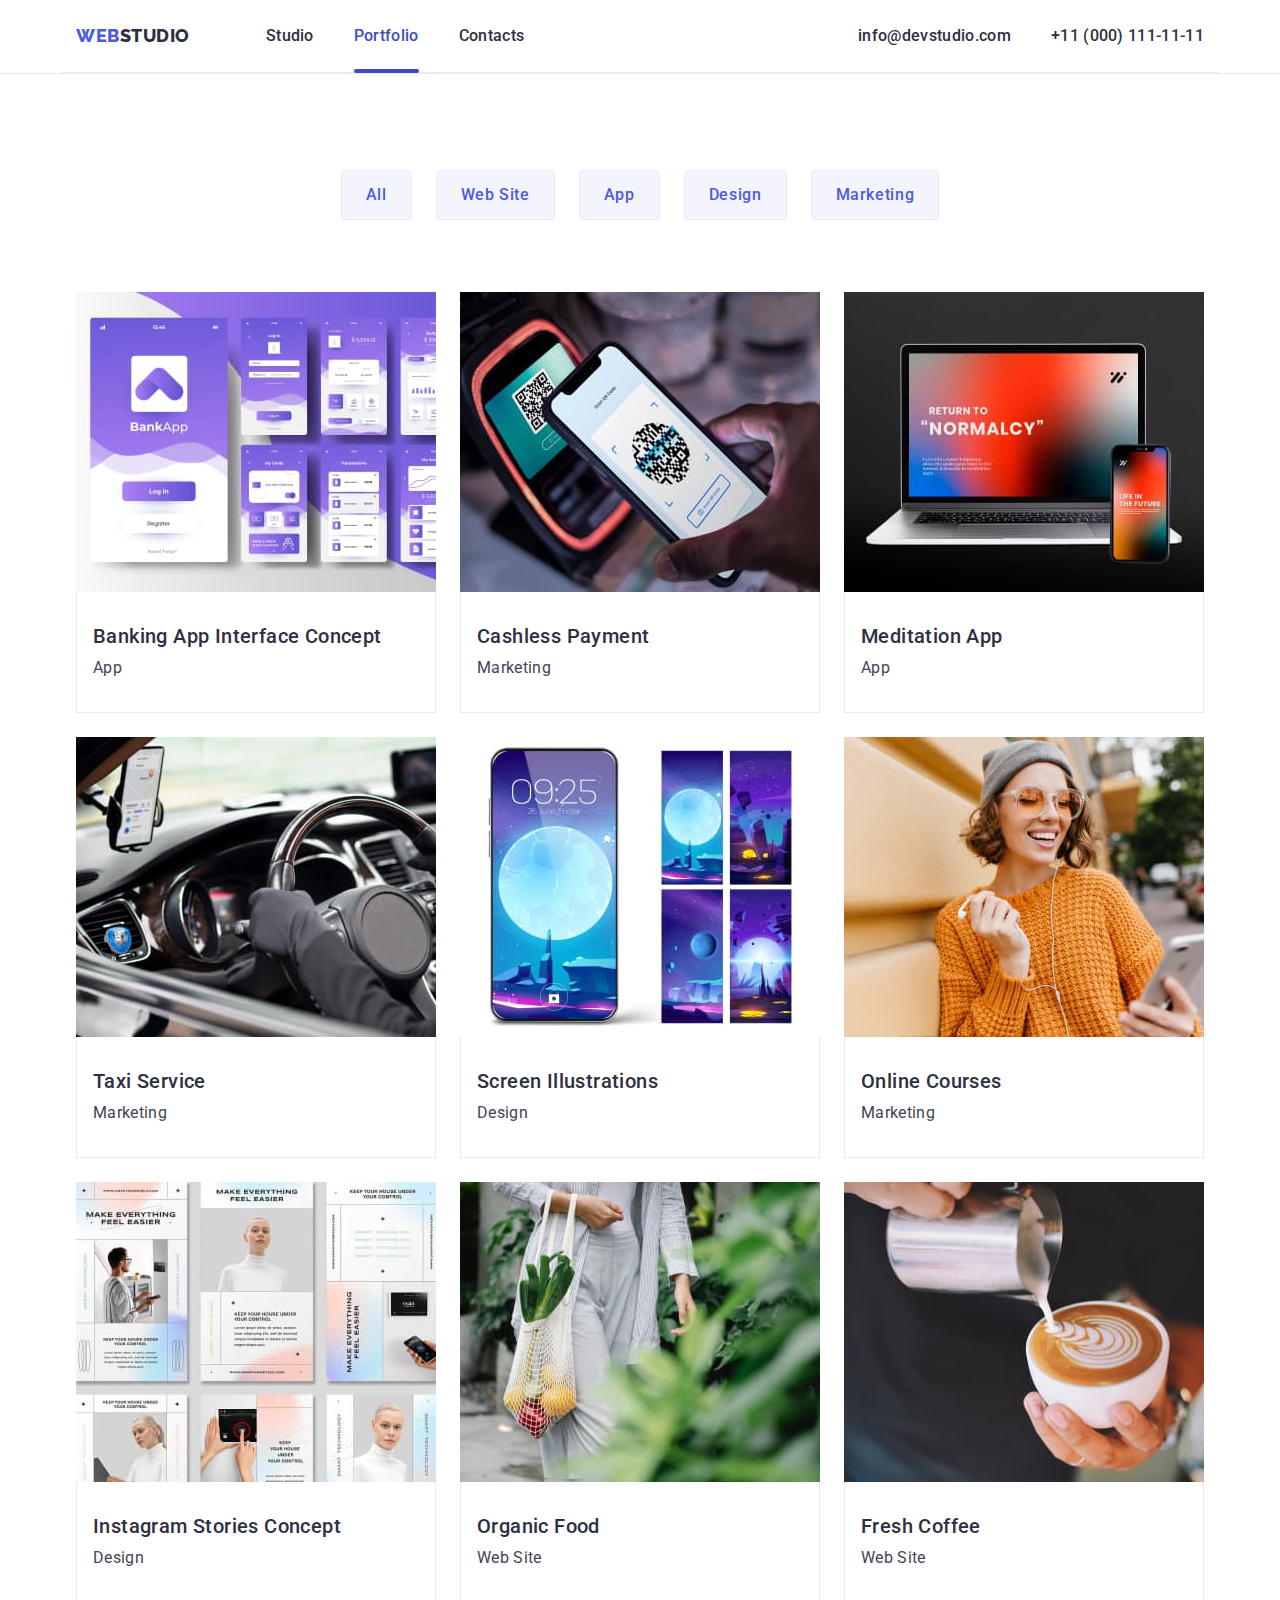
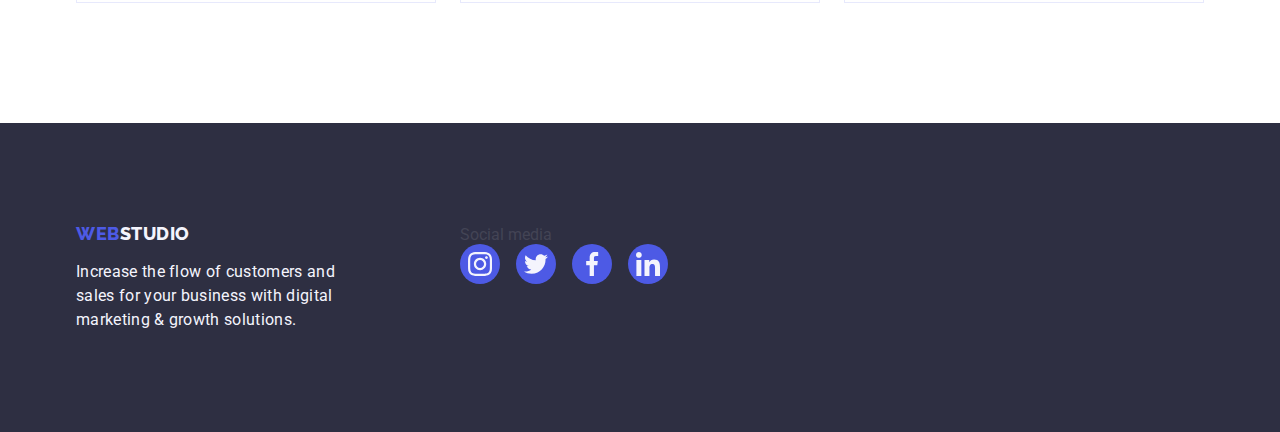
==== portfolio.html @ 3cdcf515 "first commit" ====
<!DOCTYPE html>
<html lang="en">
  <head>
    <meta charset="UTF-8" />
    <meta name="viewport" content="width=device-width, initial-scale=1.0" />
    <title>Document_main</title>
    <link rel="preconnect" href="https://fonts.googleapis.com" />
    <link rel="preconnect" href="https://fonts.gstatic.com" crossorigin />
    <link
      href="https://fonts.googleapis.com/css2?family=Raleway:wght@800&family=Roboto:wght@400;500;700;900&display=swap"
      rel="stylesheet"
    />
    <link
      rel="stylesheet"
      href="https://cdnjs.cloudflare.com/ajax/libs/modern-normalize/2.0.0/modern-normalize.min.css"
      integrity="sha512-4xo8blKMVCiXpTaLzQSLSw3KFOVPWhm/TRtuPVc4WG6kUgjH6J03IBuG7JZPkcWMxJ5huwaBpOpnwYElP/m6wg=="
      crossorigin="anonymous"
      referrerpolicy="no-referrer"/>
    <link href="css/styles.css" rel="stylesheet" />
  </head>
  <body>
    <header class="header_div">
      <div class="container header_div">
        <nav class="header_nav">
          <a href="./index.html" class="logo_web link">WEB<span class="logo_header">Studio</span></a>
          <ul class="list list_nav">
            <li><a href="./index.html" class="link">Studio</a></li>
            <li class="current"><a href="./portfolio.html" class="link">Portfolio</a></li>
            <li><a href="" class="link">Contacts</a></li>
          </ul>
        </nav>
        <address class="header_address">
          <ul class="list list_address">
            <li>
              <a href="mailto:info@devstudio.com" class="link link-address">info@devstudio.com</a>
            </li>
            <li>
              <a href="tel:+110001111111" class="link link-address">+11 (000) 111-11-11</a>
            </li>
          </ul>
        </address>
      </div>
    </header>
    <main>
      <section class="section_portfolio">
        <div class="container">
          <h1 class="visually-hidden">/</h1>
          <ul class="list buttons_section_one">
            <li><button type="button" class="list_button">All</button></li>
            <li><button type="button" class="list_button">Web Site</button></li>
            <li><button type="button" class="list_button">App</button></li>
            <li><button type="button" class="list_button">Design</button></li>
            <li><button type="button" class="list_button">Marketing</button>
            </li>
          </ul>
          <ul class="list_portf">
            <li class="photo_portf">
              <a href="/" class="link portfolio_link">
                <div class="photo_portfolio_wrapper">
                  <img src="./images/img8.jpg" alt="banking application designs" width="360" />
                    <p class="text_up">14 Stylish and User-Friendly App Design Concepts · Task Manager App · Calorie Tracker App · Exotic
                    Fruit Ecommerce App · Cloud Storage App</p>
                </div>
                <div class="portfolio_div">
                  <h2 class="terms-portfolio">Banking App Interface Concept</h2>
                  <p class="terms-descrip-portf">App</p>
                </div></a>
            </li>
            <li class="photo_portf">
              <a href="/" class="link portfolio_link">
                <div class="photo_portfolio_wrapper">
                <img src="./images/img9.jpg" alt="hand holding phone scanning qr code" width="360" />
                    <p class="text_up">14 Stylish and User-Friendly App Design Concepts · Task Manager App · Calorie Tracker App · Exotic
                    Fruit Ecommerce App · Cloud Storage App</p>
                </div>
                <div class="portfolio_div">
                  <h2 class="terms-portfolio">Cashless Payment</h2>
                  <p class="terms-descrip-portf">Marketing</p>
                </div></a>
            </li>
            <li class="photo_portf">
              <a href="/" class="link portfolio_link">
                <div class="photo_portfolio_wrapper">
                <img src="./images/img10.jpg" alt="phone and laptop with a meditation application" width="360" />
                    <p class="text_up">14 Stylish and User-Friendly App Design Concepts · Task Manager App · Calorie Tracker App · Exotic
                    Fruit Ecommerce App · Cloud Storage App</p>
                </div>
                <div class="portfolio_div">
                  <h2 class="terms-portfolio">Meditation App</h2>
                  <p class="terms-descrip-portf">App</p>
                </div></a>
            </li>
            <li class="photo_portf">
              <a href="/" class="link portfolio_link">
                <div class="photo_portfolio_wrapper">
                <img src="./images/img11.jpg" alt="modern car interior with phone navigation" width="360" />
                    <p class="text_up">14 Stylish and User-Friendly App Design Concepts · Task Manager App · Calorie Tracker App · Exotic
                    Fruit Ecommerce App · Cloud Storage App</p>
                </div>
                <div class="portfolio_div">
                  <h2 class="terms-portfolio">Taxi Service</h2>
                  <p class="terms-descrip-portf">Marketing</p>
                </div></a>
            </li>
            <li class="photo_portf">
              <a href="/" class="link portfolio_link">
                <div class="photo_portfolio_wrapper">
                <img src="./images/img12.jpg" alt="phone wallpaper design" width="360" />
                    <p class="text_up">14 Stylish and User-Friendly App Design Concepts · Task Manager App · Calorie Tracker App · Exotic
                    Fruit Ecommerce App · Cloud Storage App</p>
                </div>
                <div class="portfolio_div">
                  <h2 class="terms-portfolio">Screen Illustrations</h2>
                  <p class="terms-descrip-portf">Design</p>
                </div></a>
            </li>
            <li class="photo_portf">
              <a href="/" class="link portfolio_link">
                <div class="photo_portfolio_wrapper">
                <img src="./images/img13.jpg" alt="young girl in sunglasses listening to music from iphone" width="360"/>
                    <p class="text_up">14 Stylish and User-Friendly App Design Concepts · Task Manager App · Calorie Tracker App · Exotic
                    Fruit Ecommerce App · Cloud Storage App</p>
                </div>
                <div class="portfolio_div">
                  <h2 class="terms-portfolio">Online Courses</h2>
                  <p class="terms-descrip-portf">Marketing</p>
                </div></a>
            </li>
            <li class="photo_portf">
              <a href="/" class="link portfolio_link">
                <div class="photo_portfolio_wrapper">
                <img src="./images/img14.jpg" alt="instagram post projects" width="360" />
                    <p class="text_up">14 Stylish and User-Friendly App Design Concepts · Task Manager App · Calorie Tracker App · Exotic
                    Fruit Ecommerce App · Cloud Storage App</p>
                </div>
                <div class="portfolio_div">
                  <h2 class="terms-portfolio">Instagram Stories Concept</h2>
                  <p class="terms-descrip-portf">Design</p>
                </div></a>
            </li>
            <li class="photo_portf">
              <a href="/" class="link portfolio_link">
                <div class="photo_portfolio_wrapper">
                <img src="./images/img15.jpg" alt="woman carrying eco food" width="360" />
                    <p class="text_up">14 Stylish and User-Friendly App Design Concepts · Task Manager App · Calorie Tracker App · Exotic
                    Fruit Ecommerce App · Cloud Storage App</p>
                </div>
                <div class="portfolio_div">
                  <h2 class="terms-portfolio">Organic Food</h2>
                  <p class="terms-descrip-portf">Web Site</p>
                </div></a>
            </li>
            <li class="photo_portf">
              <a href="/" class="link portfolio_link">
                <div class="photo_portfolio_wrapper">
                <img src="./images/img16.jpg" alt="cup of fresh coffee" width="360" />
                    <p class="text_up">14 Stylish and User-Friendly App Design Concepts · Task Manager App · Calorie Tracker App · Exotic
                    Fruit Ecommerce App · Cloud Storage App</p>
                </div>
                <div class="portfolio_div">
                  <h2 class="terms-portfolio">Fresh Coffee</h2>
                  <p class="terms-descrip-portf">Web Site</p>
                </div></a>
            </li>
          </ul>
        </div>
      </section>
    </main>
    <footer class="footer-part">
      <div class="container footer_content">
        <div class="footer_logo">
          <a href="/" class="link_footer">
            <span class="logo_web_footer">WEB</span><span class="logo_footer">Studio</span></a>
          <p class="footer-text">
            Increase the flow of customers and sales for your business with digital marketing & growth solutions.
          </p>
        </div>
        <div>
          <p class="social_text_footer">Social media</p>
          <ul class="list social_links_footer">
            <li class="social_icon_footer">
              <a href="/" class="social_media_link">
                <svg width="24" height="24" class="social_media_fill">
                  <use width="24" height="24" href="./images/icons.svg#icon-instagram-d"></use></svg></a>
            </li>
            <li class="social_icon_footer">
              <a href="/" class="social_media_link">
                <svg width="24" height="24" class="social_media_fill">
                  <use width="24" height="24" href="./images/icons.svg#icon-twitter-d"></use></svg></a>
            </li>
            <li class="social_icon_footer">
              <a href="/" class="social_media_link">
                <svg width="24" height="24" class="social_media_fill">
                  <use width="24" height="24" href="./images/icons.svg#icon-facebook-d"></use></svg></a>
            </li>
            <li class="social_icon_footer">
              <a href="/" class="social_media_link">
                <svg width="24" height="24" class="social_media_fill">
                  <use width="24" height="24" href="./images/icons.svg#icon-linkedin-d"></use></svg></a>
            </li>
          </ul>
        </div>
      </div>
    </footer>
  </body>
</html>
---- css/styles.css ----
:root {
    --navy-blue-color:var(--navy-blue-color);
    --iris-color:var(--iris-color);
    --ocean-color:var(--ocean-color);
    --slate-color:var(--slate-color);
    --white-color:var(--white-color);
    --cloud-color:var(--cloud-color)
}

* { 
    box-sizing: border-box;
    margin: 0;
    padding: 0;
} 

img {
    display: block;
}

body  {
    font-family: 'Roboto', sans-serif;
    color: var(--NAVY-BLUE, #2E2F42);
    color: var(--WHITE, #FFFFFF);
    color: var(--SLATE, #434455);
    font-size: 16px;
    font-style: normal;
    background: var(--WHITE, #FFFFFF);
}

.header_div {
    border-bottom: 1px solid var(--CORNFLOWER, #E7E9FC);
    display: flex;
    align-items: center;
}

.header_nav {
    display: flex;
    align-items: center;
}

.header_nav .link {
    display: inline-block;
    position: relative;
    transition: color 250ms cubic-bezier(0.4, 0, 0.2, 1); 
}

.header_nav .current .link::after {
    content: "";
    position: absolute;
    height: 4px;
    border-radius: 2px;
    background: var(--OCEAN, #404BBF); 
    left: 0;
    right: 0;
    bottom: -1px;
}

.current a {
    color: #404bbf;
}

.list {
    display: inline-flex;
    list-style: none;
}

.list_nav {
    display: flex;    
    align-items: center;
    gap: 40px;
}

.list_nav:first-child {
    margin-left: 0;
  }

.list_nav:last-child {
    margin-right: 0;
  }

.header_address {
    display: flex;
    margin-left: auto;
}

.header_address .link {
    display: inline-block;
    transition: color 250ms cubic-bezier(0.4, 0, 0.2, 1); 
}

.list_address {
    display: flex;    
    align-items: center;
    gap: 40px;
    margin-left: auto;
}

.section {
    padding-top: 120px;
    padding-bottom: 120px;
}

.section_portfolio {
    padding-top: 96px;
    padding-bottom: 120px;
}

.section_strategy{
    padding-top: 120px;
}

.container {
    width: 1158px;
    outline: 1px;
    margin: 0 auto;
    padding: 0 15px;
}

.link {
    text-decoration: none;
    color: var(--NAVY-BLUE, #2E2F42);
    font-weight: 500;
    font-size: 16px;
    line-height: 1.5;
    letter-spacing: 0.02em;
    font-style: normal;
    list-style: none;
    text-decoration: none;
    padding: 24px 0;
    transition-timing-function: cubic-bezier(0.4, 0, 0.2, 1);
    transition-duration: 250ms;
}

.link:hover,
.link:focus {
    color: var(--IRIS, #404bbf);
    text-decoration: none;
}

.link_address {
    color: var(--SLATE, #434455);
    font-weight: 400;
}

.header_background {
    background: var(--NAVY-BLUE, #2E2F42);
    padding: 188px 0;
    margin: 0 auto;
    max-width: 1440px;
    background-image: linear-gradient(rgba(46, 47, 66, 0.7), rgba(46, 47, 66, 0.7)), url(../images/img17.jpg);
    background-size: cover;
    background-repeat: no-repeat;
    background-position: center;
}

.logo_web {
    color: var(--IRIS, #4D5AE5);
    font-family: 'Raleway', sans-serif;
    font-size: 18px;
    font-weight: 800;
    line-height: 1.17;
    letter-spacing: 0.03em;
    text-transform: uppercase;
    text-decoration: none;
    margin-right: 76px;
}

.logo_header {
    color: var(--NAVY-BLUE, #2E2F42);
    font-family: 'Raleway', sans-serif;
    font-size: 18px;
    font-weight: 800;
    line-height: 1.17;
    letter-spacing: 0.03em;
    text-transform: uppercase;
}

.header-primary {
    color: var(--WHITE, #FFFFFF);;
    font-size: 56px;
    line-height: 1.07;
    text-align: center;
    letter-spacing: 0.02em;
    max-width: 496px;
    margin: 0 auto;
    margin-bottom: 48px;
}

.button_first {
    padding: 16px 32px;
    background: var(--IRIS, #4D5AE5);
    border-radius: 4px; 
    margin: 0 auto;
    text-align: center;
    min-width: 169px;
    border: none;
    display: block;
    cursor: pointer;
    transition: background-color 250ms cubic-bezier(0.4, 0, 0.2, 1); 
}

.button_first:hover,
.button_first:focus {
    background-color: var(--IRIS, #404bbf);
}

.button_text {
    font-family: "Roboto", sans-serif;
    color: var(--WHITE, #FFFFFF);;
    font-weight: 500;
    font-size: 16px;
    line-height: 1.5;
    letter-spacing: 0.04em;
}

.list_button {
    font-family: "Roboto", sans-serif;
    color: var(--IRIS, #4D5AE5);
    font-weight: 500;
    font-size: 16px;
    line-height: 1.5;
    letter-spacing: 0.04em; 
    background:var(--CLOUD, #F4F4FD); 
    padding: 12px 24px;
    border: 1px solid #e7e9fc;  
    border-radius: 4px;
    transition: color 250ms cubic-bezier(0.4, 0, 0.2, 1), 
    background-color 250ms cubic-bezier(0.4, 0, 0.2, 1), border-color 250ms cubic-bezier(0.4, 0, 0.2, 1),
    box-shadow 250ms cubic-bezier(0.4, 0, 0.2, 1);  
}

.list button:hover,
.list button:focus {
    background: var(--OCEAN, #404BBF);
    color: var(--WHITE, #FFF);
    cursor: pointer;
    border: 1px solid transparent;
    box-shadow: 0px 3px 1px rgba(0, 0, 0, 0.1), 0px 2px 1px rgba(0, 0, 0, 0.08), 0px 2px 2px rgba(0, 0, 0, 0.12);
}

.buttons_section_one {
    display: inline-flex;
    justify-content: center;   
    gap: 24px; 
    margin-bottom: 72px;
    display: flex;
}

.visually-hidden {
    position: absolute;
    width: 1px;
    height: 1px;
    margin: -1px;
    border: 0;
    padding: 0;
    white-space: nowrap;
    clip-path: inset(100%);
    clip: rect(0 0 0 0);
    overflow: hidden;
}

.list_strategy {
    display:flex;
    gap: 24px;
    list-style-type: none;
}

.strategy_calc {
    width: calc((100% - 72px) / 4);
}

.strategy_icons_backgr {
    display:flex;
    border-radius: 4px;
    background-color: #F4F4FD; 
    align-items: center;
    justify-content: center;
    height: 112px; 
    margin-bottom: 8px;
}

.terms {
    color: var(--NAVY-BLUE, #2E2F42);
    font-size: 20px;
    line-height: 1.2;
    font-weight: 500;
    letter-spacing: 0.02em;
    margin-bottom: 8px;
}

.terms_team {
    color: var(--NAVY-BLUE, #2E2F42);
    font-size: 20px;
    line-height: 1.2;
    font-weight: 500;
    letter-spacing: 0.02em;
    margin-bottom: 8px;
    text-align: center;
}

.terms-portfolio {
    color: var(--NAVY-BLUE, #2E2F42);
    font-size: 20px;
    line-height: 1.2;
    font-weight: 500;
    letter-spacing: 0.02em;
    margin-bottom: 8px;
}

.terms_description {
    color: var(--SLATE, #434455);
    font-weight: 400;
    letter-spacing: 0.02em;
    line-height: 1.5;
    align-items: flex-start; 
}

.terms_description_team {
    color: var(--SLATE, #434455);
    font-weight: 400;
    letter-spacing: 0.02em;
    line-height: 1.5;
    text-align: center;
}

.terms-descrip-portf {
    color: var(--SLATE, #434455);
    font-size: 16px;
    font-weight: 400;
    letter-spacing: 0.02em;
    line-height: 1.5;
    align-items: flex-start; 
}

.list_doing {
    display:flex;
    gap: 24px;
    list-style-type: none;
}

.doing_calc {
    width: calc((100%-48px) /3);
}

.header_third {
    color: var(--NAVY-BLUE, #2E2F42);
    font-size: 36px;
    line-height: 1.11;
    text-align: center;
    letter-spacing: 0.02em;
    text-transform: capitalize;
    margin-bottom: 72px;
}

.background {
    background-color: var(--CLOUD, #F4F4FD); 
}

.header_fourth {
    color: var(--NAVY-BLUE, #2E2F42);
    font-size: 36px;
    line-height: 1.11;
    text-align: center;
    letter-spacing: 0.02em;
    text-transform: capitalize;
    margin-bottom: 72px
}

.list_team {
    display:flex;
    gap: 24px;
    list-style-type: none;
    
}

.photo-team {
    width: calc((100%-72px) /4);
    background: var(--WHITE, #FFF); 
    border-radius: 0px 0px 4px 4px;
    box-shadow: 0px 1px 6px rgba(46, 47, 66, 0.08), 0px 1px 1px rgba(46, 47, 66, 0.16), 0px 2px 1px rgba(46, 47, 66, 0.08);
}

.team_div {
    padding: 32px 0px;
}

.team_social_links {
    display: flex;
    justify-content:center;
    gap: 24px;  
    margin-top: 8px;    
}

.social_icon_list {
    width: 40px;
    height: 40px;
    display: flex;
    align-items: center;
    justify-content: center;  
}

.social_icons {
    width: 100%;
    height: 100%;
    background-color: var(--WHITE, #4d5ae5); 
    border-radius: 50%;
    display: flex;
    align-items: center;
    justify-content: center;
    transition: background-color 250ms cubic-bezier(0.4, 0, 0.2, 1);

}

.social_icons:hover,
.social_icons:focus {
    background-color: #404bbf;
}

.icons_team {
    fill: var(--WHITE, #f4f4fd);
}

.portfolio_div {
    padding: 32px 16px;
    border: 1px solid #e7e9fc;
    border-top: none; 
}

.list_portf {
    display: flex;
    column-gap: 24px;
    row-gap: 24px;
    flex-wrap: wrap;
    list-style: none;
}

.photo_portf {
    width: calc((100% - 48px) / 3);
}

.portfolio_link {
    display: block;
    padding-top: 0;
    padding-bottom: 0;
}

.photo_portfolio_wrapper {
    position: relative;
    overflow: hidden;
}

.photo_portf a {
    transition: box-shadow 250ms cubic-bezier(0.4, 0, 0.2, 1); 
}

.text_up {
    position: absolute;
    color: #F4F4FD;
    font-size: 16px;
    font-weight: 400;
    line-height: 1.5;
    letter-spacing: 0.02em; 
    inset: 0;
    padding: 40px 32px;
    background-color: #4D5AE5;
    transform: translateY(100%);
    transition: transform 250ms cubic-bezier(0.4, 0, 0.2, 1);
}

.portfolio_link:focus .text_up,
.portfolio_link:hover .text_up {
    translate: 0 0;
    transform: translateY(0%);
}

.header_last {
    color: var(--NAVY-BLUE, #2E2F42);
    font-size: 36px;
    line-height: 1.11;
    text-align: center;
    letter-spacing: 0.72px;
    text-transform: capitalize;
    margin-bottom: 72px
}

.customers_calc {
    display: flex;
    width: calc((100% - 120px) /6);
    flex-wrap: nowrap;
    height: 88px; 
    border-radius: 4px; 
}

.customers_icons {
    width: 100%;
    height: 100%;
    border: 1px solid #8e8f99;
    border-radius: 4px;
    display: flex;
    align-items: center; 
    justify-content: center;
    color: var(--LIGHT-SLATE, #8e8f99);
    transition: border-color 250ms cubic-bezier(0.4, 0, 0.2, 1), color 250ms cubic-bezier(0.4, 0, 0.2, 1);
}

.customers_icons:hover,
.customers_icons:focus {
    border-color: var(--OCEAN, #404BBF);
    color: var(--OCEAN, #404BBF);
}

.customers_logo {
    fill: currentColor;
}



.footer-part {
    background: var(--NAVY-BLUE, #2E2F42);
    align-items: center;
    justify-content: flex-start;
    padding: 100px 0;
}

.footer_content {
    display: flex;
    align-items: baseline;
}

.footer_logo {
    margin-right: 120px;
}

.link_footer {
    display: inline-block;
    text-decoration: none;
    color: var(--NAVY-BLUE, #2E2F42);
    font-style: normal;
    list-style: none;
    margin-bottom: 16px;
    transition: background-color 250ms cubic-bezier(0.4, 0, 0.2, 1);
}

.link_footer:hover,
.link_footer:focus {
    color: var(--IRIS, #404bbf);
    text-decoration: none;
}

.logo_web_footer {
    color: var(--IRIS, #4D5AE5);
    font-family: 'Raleway', sans-serif;
    font-size: 18px;
    font-weight: 800;
    line-height: 1.17;
    letter-spacing: 0.03em;
    text-transform: uppercase;
}

.logo_footer {
    color: var(--CLOUD, #F4F4FD);
    font-family: 'Raleway', sans-serif;
    font-size: 18px;
    font-weight: 800;
    line-height: 1.17;
    letter-spacing: 0.03em;
    text-transform: uppercase;
}

.footer-text {
    line-height: 1.5;
    letter-spacing: 0.32px;
    color: var(--CLOUD, #F4F4FD);
    width: 264px;
}

.mainheader_text_footer {
    color: var(--WHITE, #FFF);
    font-family: Roboto;
    font-size: 16px;
    font-style: normal;
    font-weight: 500;
    line-height: 24px;
    letter-spacing: 0.32px; 
    margin-bottom: 16px;
}

.social_links_footer {
    display: flex;
    gap: 16px; 
}

.social_icon_footer {
    width: 40px;
    height: 40px;
}

.social_media_link:hover,
.social_media_link:focus {
    background-color: #31d0aa;
}

.social_media_link{
    width: 100%;
    height: 100%;
    background-color:var(--IRIS, #4D5AE5);
    border-radius:50%;
    display: flex;
    align-items: center;
    justify-content: center;
    transition: background-color 250ms cubic-bezier(0.4, 0, 0.2, 1);

}

.social_media_fill {
    fill: var(--CLOUD, #F4F4FD);
}

.field_email_footer {
    display: flex;
    flex-direction: column;
    margin-left: 80px;
}

.input_signup_footer {
    width: 264px;
    height: 40px;
    border-radius: 4px;
    border: 1px solid var(--NAVY-BLUE-modal, rgba(46, 47, 66, 0.40));
}

.button_subscribe_footer {
    display: flex;
    flex-direction: column;
    margin-left: 24px;
}

.button_subscribe {
    position: relative;
    background: var(--IRIS, #4D5AE5);
    border-radius: 4px; 
    min-width: 169px;
    border: none;
    padding: 8px 24px;
    cursor: pointer;
    transition: background-color 250ms cubic-bezier(0.4, 0, 0.2, 1); 
}

.button_subscribe_text {
    color: var(--WHITE, #FFF);
    font-size: 16px;
    font-style: normal;
    font-weight: 500;
    line-height: 1.5;
    letter-spacing: 0.64px; 
}

.icon_subscribe_send {
    position: absolute;
}

.backdrop {
    position: fixed;
    left: 0;
    top: 0;
    width: 100%;
    height: 100%;
    background-color: rgba(46, 47, 66, 0.4);
    transition: opacity 250ms cubic-bezier(0.4, 0, 0.2, 1), visibility 250ms cubic-bezier(0.4, 0, 0.2, 1);
}

.is-hidden {
    opacity: 0;
    visibility: hidden;
    pointer-events: none;
}

.modal {
    position: absolute;
    top: 50%;
    left: 50%;
    transform: translate(-50%, -50%);
    width: 408px;
    min-height: 584px;
    background-color: #FCFCFC;
    border-radius: 4px; 
    box-shadow: 0px 2px 1px 0px rgba(0, 0, 0, 0.20), 0px 1px 3px 0px rgba(0, 0, 0, 0.12), 0px 1px 1px 0px rgba(0, 0, 0, 0.14);
    transition: transform 250ms cubic-bezier(0.4, 0, 0.2, 1);
}

.close-btn {
    position: absolute;
    top: 24px;
    right: 24px;
    width: 24px;
    height: 24px;
    background-color: #e7e9fc;
    border: 1px solid rgba(0, 0, 0, 0.1);
    border-radius: 50%;
    cursor: pointer;
    display: flex;
    align-items: center;
    justify-content: center;
    transition: background-color 250ms cubic-bezier(0.4, 0, 0.2, 1), border 250ms cubic-bezier(0.4, 0, 0.2, 1);
}

.close-btn:hover,
.close-btn:focus {
    background-color: #404bbf;
    border: none;
    fill: #ffffff;
}

.button_close_fill {
    transition: fill 250ms cubic-bezier(0.4, 0, 0.2, 1);
}

.modal_title {
    color: var(--NAVY-BLUE, #2E2F42);
    text-align: center;
    font-family: Roboto;
    font-size: 16px;
    font-style: normal;
    font-weight: 500;
    line-height: 1.5;
    letter-spacing: 0.32px;  
    padding-top: 72px;
}

.modal_forms {
    width: 360px;
    display: flex;
    flex-direction: column;
    justify-content: center;
    border-style: none; 
    margin-left: 24px; 
}

.comment_field {
    margin-bottom: 16px;
    height: 120px; 
}

.checkbox_modal {
    width: 360px;
    display:inline-block;
    border-style: none;
    padding-bottom: 24px;
}

.checkbox_text_privacy {
    color: var(--LIGHT-SLATE, #8E8F99);
    font-size: 12px;
    font-style: normal;
    font-weight: 400;
    line-height: 14px; 
    letter-spacing: 0.48px; 
}

.checkbox_text_link {
    color: var(--IRIS, #4D5AE5);
    font-size: 12px;
    font-style: normal;
    font-weight: 400;
    line-height: 16px;
    letter-spacing: 0.48px;
    text-decoration-line: underline; 
}

.label_signup_form {
    display: flex;
    flex-direction: column;
    color: var(--LIGHT-SLATE, #8E8F99);
    font-size: 12px;
    font-style: normal;
    font-weight: 400;
    line-height: 14px;
    letter-spacing: 0.48px; 
  }

.input_signup_form {
    width: 360px;
    height: 40px;
    border-radius: 4px;
    border: 1px solid var(--NAVY-BLUE-modal, rgba(46, 47, 66, 0.40));
    margin-bottom: 8px;
}

.input_signup_form:hover,
.input_signup_form:focus {
    border-color: var(--IRIS, #4D5AE5); 
}

.field_name {
    position: relative;
}

.field-icon {
	position: absolute;
    margin-left: 16px;
    margin-top: 11px;
}

.field_phone {
    position: relative;
}

.field-icon-2 {
	position: absolute;
    margin-left: 16px;
    margin-top: 11px;
}

.field_email {
    position: relative;
}

.field-icon-3 {
	position: absolute;
    margin-left: 16px;
    margin-top: 11px;
}

.button_send {
    padding: 16px 32px;
    background: var(--IRIS, #4D5AE5);
    border-radius: 4px; 
    margin: 0 auto;
    text-align: center;
    min-width: 169px;
    border: none;
    display: block;
    cursor: pointer;
    transition: background-color 250ms cubic-bezier(0.4, 0, 0.2, 1); 
}

.button_send_text {
    color: var(--WHITE, #FFF);
    font-size: 16px;
    font-style: normal;
    font-weight: 500;
    line-height: 1.5;
    letter-spacing: 0.64px; 
}

textarea {
    margin-bottom: 56px;
}
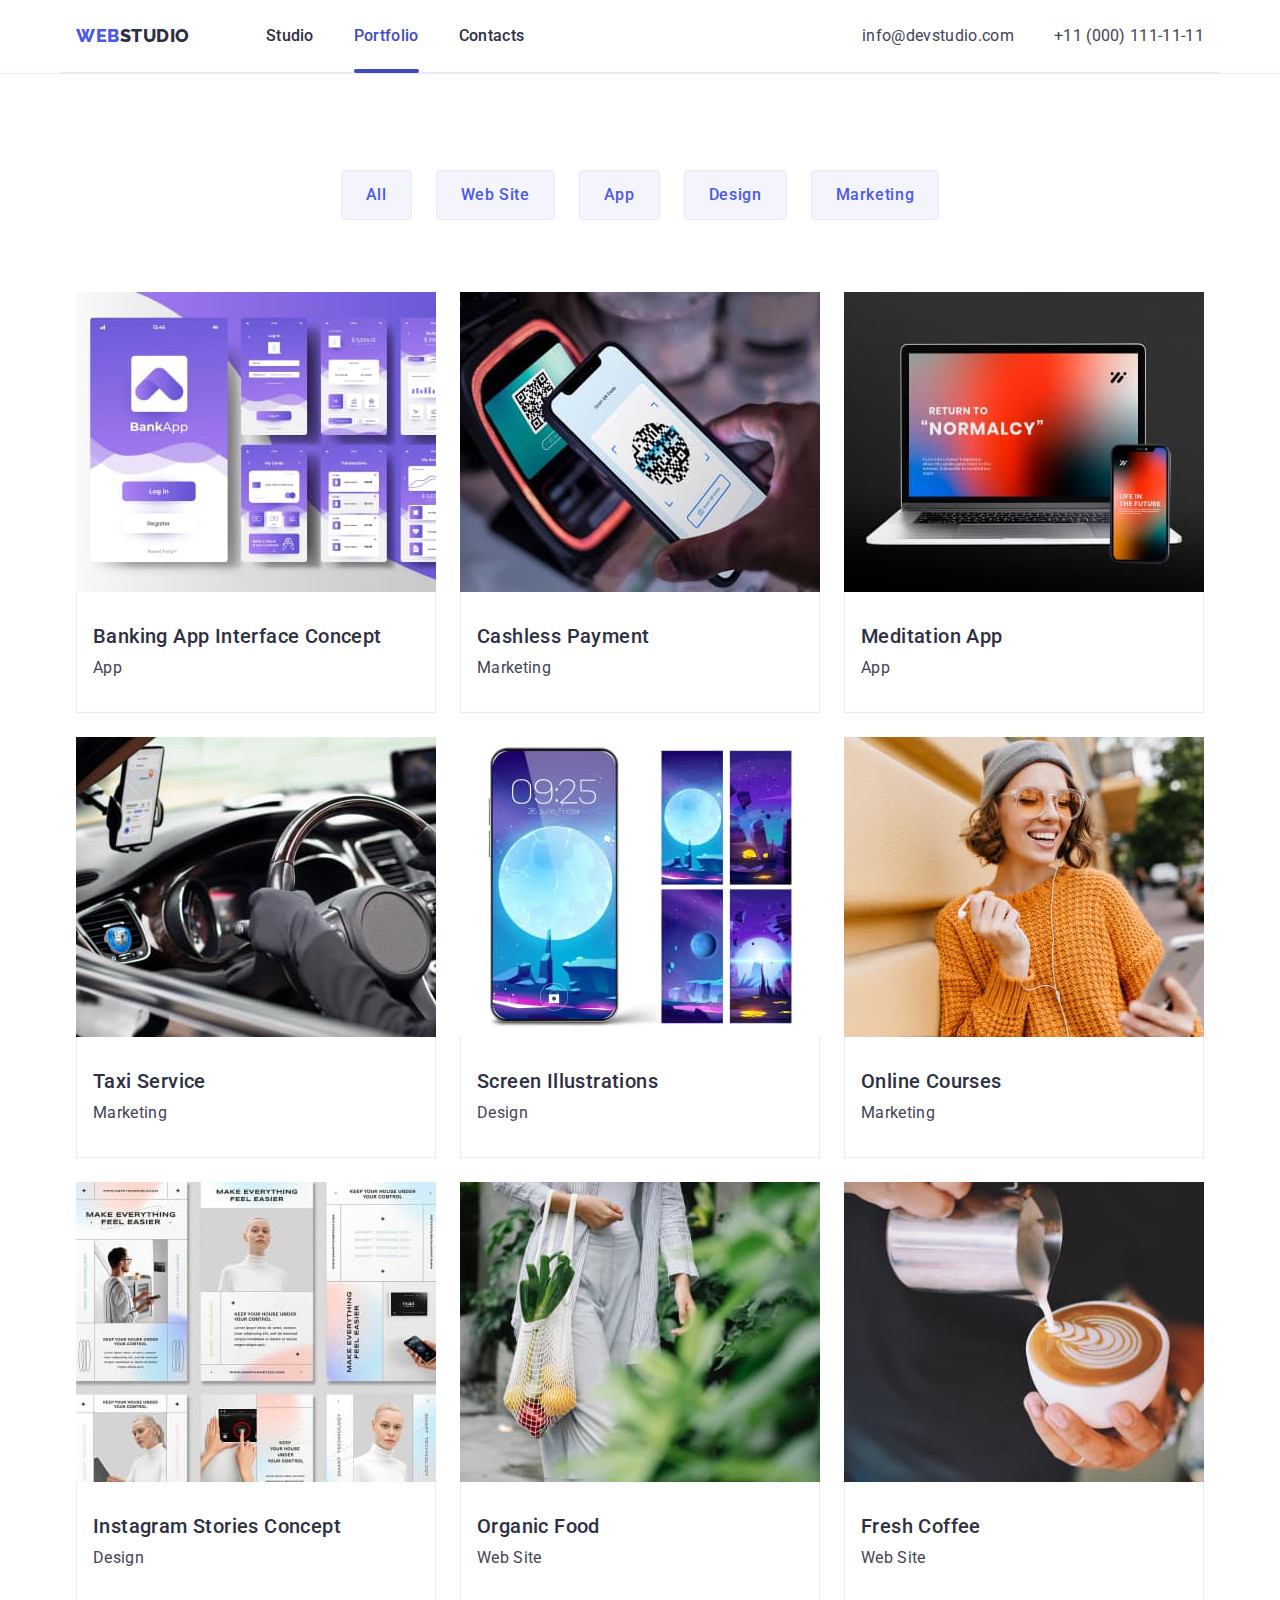
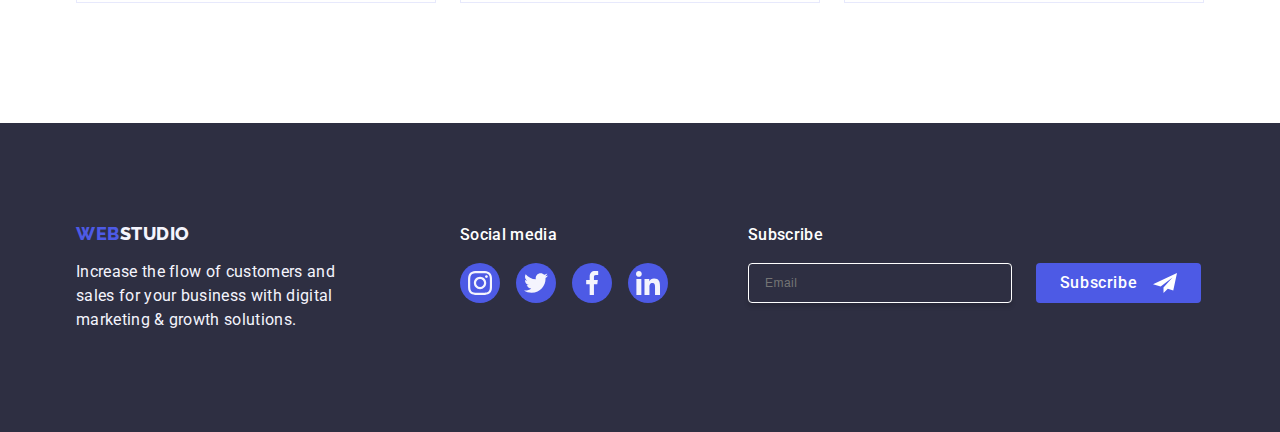
==== commit d5e15437: "fix modal window" ====
--- a/portfolio.html
+++ b/portfolio.html
@@ -31,12 +31,8 @@
         </nav>
         <address class="header_address">
           <ul class="list list_address">
-            <li>
-              <a href="mailto:info@devstudio.com" class="link link-address">info@devstudio.com</a>
-            </li>
-            <li>
-              <a href="tel:+110001111111" class="link link-address">+11 (000) 111-11-11</a>
-            </li>
+            <li><a href="mailto:info@devstudio.com" class="link_address link ">info@devstudio.com</a></li>
+            <li><a href="tel:+110001111111" class="link link_address">+11 (000) 111-11-11</a></li>
           </ul>
         </address>
       </div>
@@ -176,7 +172,7 @@
           </p>
         </div>
         <div>
-          <p class="social_text_footer">Social media</p>
+          <p class="mainheader_text_footer">Social media</p>
           <ul class="list social_links_footer">
             <li class="social_icon_footer">
               <a href="/" class="social_media_link">
@@ -200,7 +196,17 @@
             </li>
           </ul>
         </div>
-      </div>
+      <div class="field_email_footer"> 
+        <p class="mainheader_text_footer">Subscribe</p>
+        <form class="form_email_footer">
+      <label class="label_email_footer" for="user_email">
+            <input class="input_email_footer" type="email" name="email" id="user_email" placeholder="Email"/>
+      </label>
+            <button type="submit" class="button_subscribe">Subscribe
+        <svg width="24" height="24" class="svg_style_footer">
+            <use  href="./images/icons.svg#icon-Frame-3"></use>
+        </svg></button></form>
+      </div> </div>
     </footer>
   </body>
 </html>
--- a/css/styles.css
+++ b/css/styles.css
@@ -408,7 +408,6 @@
     align-items: center;
     justify-content: center;
     transition: background-color 250ms cubic-bezier(0.4, 0, 0.2, 1);
-
 }
 
 .social_icons:hover,
@@ -580,8 +579,8 @@
     font-size: 16px;
     font-style: normal;
     font-weight: 500;
-    line-height: 24px;
-    letter-spacing: 0.32px; 
+    line-height: 1.5;
+    letter-spacing: 0.02em; 
     margin-bottom: 16px;
 }
 
@@ -617,46 +616,52 @@
 }
 
 .field_email_footer {
-    display: flex;
-    flex-direction: column;
     margin-left: 80px;
 }
 
-.input_signup_footer {
+.form_email_footer {
+    display: flex;
+}
+
+.label_email_footer {
+    gap: 24px;
+}
+
+.input_email_footer {
     width: 264px;
     height: 40px;
     border-radius: 4px;
-    border: 1px solid var(--NAVY-BLUE-modal, rgba(46, 47, 66, 0.40));
-}
-
-.button_subscribe_footer {
-    display: flex;
-    flex-direction: column;
-    margin-left: 24px;
+    border: 1px solid #ffffff;
+    background-color: transparent;
+    font-size: 12px;
+    line-height: 1.5;
+    letter-spacing: 0.04em;
+    padding-left: 16px;
+    box-shadow: 0px 4px 4px 0px rgba(0, 0, 0, 0.15);
+    color: #ffffff;
 }
 
 .button_subscribe {
-    position: relative;
     background: var(--IRIS, #4D5AE5);
     border-radius: 4px; 
-    min-width: 169px;
+    min-width: 165px;
+    height: 40px;
     border: none;
-    padding: 8px 24px;
+    display: flex;
+    justify-content: center;
+    align-items: center;
+    font-family: "Roboto", sans-serif;
+    font-size: 16px;
+    font-weight: 500;
+    line-height: 1.5;
+    letter-spacing: 0.04em;
+    color: #ffffff;
     cursor: pointer;
-    transition: background-color 250ms cubic-bezier(0.4, 0, 0.2, 1); 
-}
-
-.button_subscribe_text {
-    color: var(--WHITE, #FFF);
-    font-size: 16px;
-    font-style: normal;
-    font-weight: 500;
-    line-height: 1.5;
-    letter-spacing: 0.64px; 
-}
-
-.icon_subscribe_send {
-    position: absolute;
+    margin-left: 24px;
+}
+
+.svg_style_footer {
+    margin-left: 16px;
 }
 
 .backdrop {
@@ -715,134 +720,145 @@
     transition: fill 250ms cubic-bezier(0.4, 0, 0.2, 1);
 }
 
+.modal_forms {
+    padding: 72px 24px 24px 24px;
+}
+
 .modal_title {
     color: var(--NAVY-BLUE, #2E2F42);
     text-align: center;
-    font-family: Roboto;
     font-size: 16px;
     font-style: normal;
     font-weight: 500;
     line-height: 1.5;
-    letter-spacing: 0.32px;  
-    padding-top: 72px;
-}
-
-.modal_forms {
-    width: 360px;
-    display: flex;
-    flex-direction: column;
-    justify-content: center;
-    border-style: none; 
-    margin-left: 24px; 
-}
-
-.comment_field {
+    letter-spacing: 0.02em;  
     margin-bottom: 16px;
-    height: 120px; 
-}
-
-.checkbox_modal {
-    width: 360px;
-    display:inline-block;
-    border-style: none;
-    padding-bottom: 24px;
-}
-
-.checkbox_text_privacy {
+}
+
+.field_name {
+    margin-bottom: 8px;
+}
+
+.label_signup_form {
+    display: block;
     color: var(--LIGHT-SLATE, #8E8F99);
     font-size: 12px;
     font-style: normal;
     font-weight: 400;
-    line-height: 14px; 
-    letter-spacing: 0.48px; 
-}
-
-.checkbox_text_link {
-    color: var(--IRIS, #4D5AE5);
+    line-height: 1.17;
+    letter-spacing: 0.04em; 
+    margin-bottom: 4px;
+}
+
+.input_svg_form {
+    position: relative;
+}
+
+.input_signup_form {
+    width: 100%;
+    height: 40px;
+    border-radius: 4px;
+    border: 1px solid rgba(46, 47, 66, 0.40);
+    background-color: transparent;
+    padding-left: 38px;
+    outline: transparent;
+    transition: border-color 250ms cubic-bezier(0.4, 0, 0.2, 1);
+}
+
+.input_signup_form:hover,
+.input_signup_form:focus {
+    border-color: var(--IRIS, #4D5AE5); 
+}
+
+.field_icon {
+	position: absolute;
+    margin-left: 16px;
+    top: 50%;
+    transform: translate(0, -50%);
+    transition: fill 250ms cubic-bezier(0.4, 0, 0.2, 1); 
+}
+
+.field_icon:hover,
+.field_icon:focus {
+    fill: #4D5AE5;
+}
+
+.field_name_checkbox {
+    margin-bottom: 16px;
+}
+
+.comment_field {
+    width: 100%;
+    height: 120px; 
     font-size: 12px;
-    font-style: normal;
-    font-weight: 400;
-    line-height: 16px;
-    letter-spacing: 0.48px;
-    text-decoration-line: underline; 
-}
-
-.label_signup_form {
-    display: flex;
-    flex-direction: column;
+    line-height: 1.17;
+    letter-spacing: 0.04em;
+    color: rgba(46, 47, 66, 0.4);
+    border: 1px solid rgba(46, 47, 66, 0.4);
+    border-radius: 4px;
+    background-color: transparent;
+    padding: 8px 16px;
+    outline: transparent;
+    resize: none;
+    transition: border-color 250ms cubic-bezier(0.4, 0, 0.2, 1);
+}
+
+.comment_field:hover,
+.comment_field:focus {
+    border-color: #4D5AE5;
+}
+
+.checkbox_modal {
+    margin-bottom: 24px;
+}
+
+.input_checkbox:checked + .checkbox_icon {
+    border-color: var(--IRIS, #404bbf);
+    border: none; 
+    fill: var(--CLOUD, #F4F4FD);
+}
+
+.checkbox_text_privacy {
+    display: block;
     color: var(--LIGHT-SLATE, #8E8F99);
     font-size: 12px;
     font-style: normal;
-    font-weight: 400;
-    line-height: 14px;
-    letter-spacing: 0.48px; 
-  }
-
-.input_signup_form {
-    width: 360px;
-    height: 40px;
+    line-height: 1.17; 
+    letter-spacing: 0.04em; 
+    padding-top: 16px;
+}
+
+.checkbox_icon {
+    width: 16px;
+    height: 16px; 
+    border: 1px solid rgba(46, 47, 66, 0.4); 
+    border-radius: 2px;
+    transition: background-color 250ms cubic-bezier(0.4, 0, 0.2, 1), border 250ms cubic-bezier(0.4, 0, 0.2, 1), fill 250ms cubic-bezier(0.4, 0, 0.2, 1);
+    display: inline-flex; 
+    align-items: center;
+    justify-content: center;
+    fill: transparent;
+}
+
+.checkbox_text_link {
+    color: var(--IRIS, #4D5AE5);
+}
+
+.button_send_modal {
+    display: block;
+    min-width: 169px;
+    height: 56px;
+    font-family: 'Roboto', sans-serif;
+    font-size: 16px;
+    font-weight: 500;
+    line-height: 1.5;
+    letter-spacing: 0.04em;
+    color: #ffffff;
+    cursor: pointer;
+    background:#4D5AE5;
+    border: none;
     border-radius: 4px;
-    border: 1px solid var(--NAVY-BLUE-modal, rgba(46, 47, 66, 0.40));
-    margin-bottom: 8px;
-}
-
-.input_signup_form:hover,
-.input_signup_form:focus {
-    border-color: var(--IRIS, #4D5AE5); 
-}
-
-.field_name {
-    position: relative;
-}
-
-.field-icon {
-	position: absolute;
-    margin-left: 16px;
-    margin-top: 11px;
-}
-
-.field_phone {
-    position: relative;
-}
-
-.field-icon-2 {
-	position: absolute;
-    margin-left: 16px;
-    margin-top: 11px;
-}
-
-.field_email {
-    position: relative;
-}
-
-.field-icon-3 {
-	position: absolute;
-    margin-left: 16px;
-    margin-top: 11px;
-}
-
-.button_send {
-    padding: 16px 32px;
-    background: var(--IRIS, #4D5AE5);
-    border-radius: 4px; 
-    margin: 0 auto;
-    text-align: center;
-    min-width: 169px;
-    border: none;
-    display: block;
-    cursor: pointer;
-    transition: background-color 250ms cubic-bezier(0.4, 0, 0.2, 1); 
-}
-
-.button_send_text {
-    color: var(--WHITE, #FFF);
-    font-size: 16px;
-    font-style: normal;
-    font-weight: 500;
-    line-height: 1.5;
-    letter-spacing: 0.64px; 
-}
-
-textarea {
-    margin-bottom: 56px;
-}+    transition: background-color 250ms cubic-bezier(0.4, 0, 0.2, 1);  
+    margin-left: 95px;
+}
+
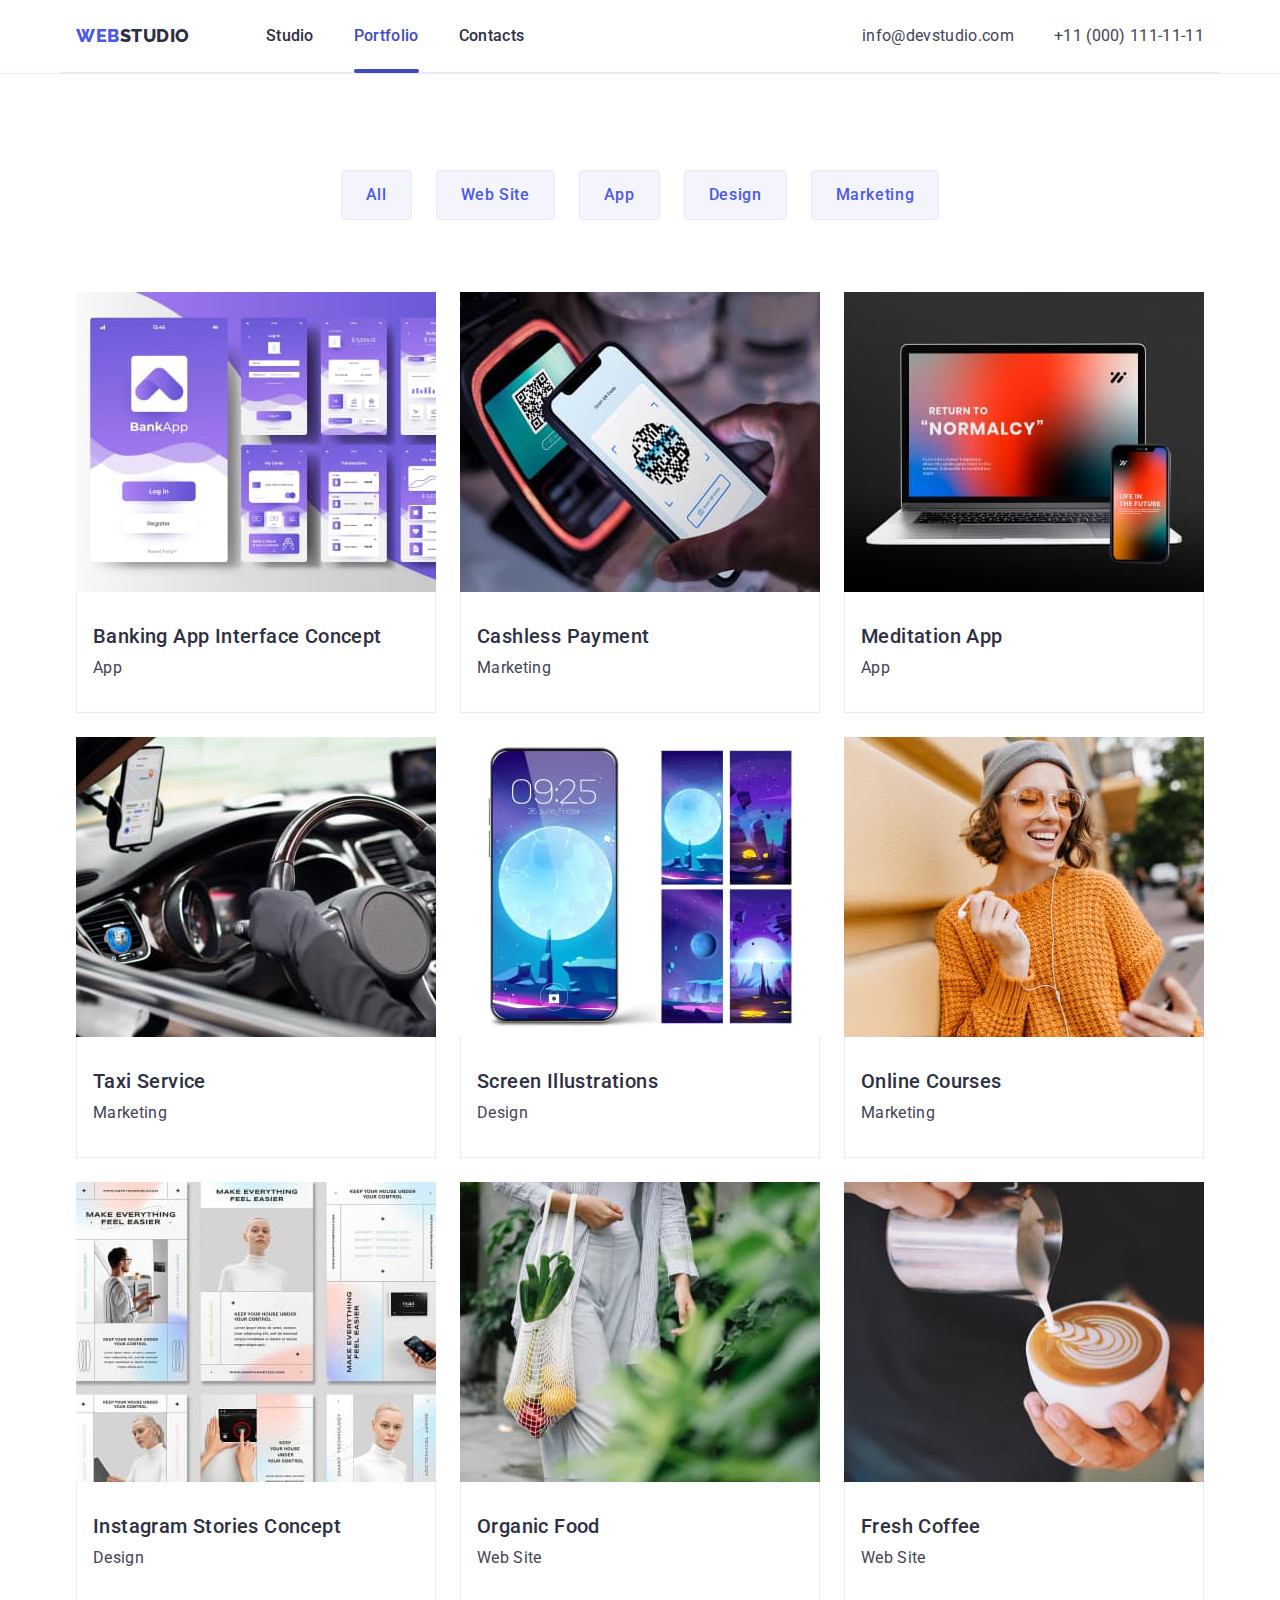
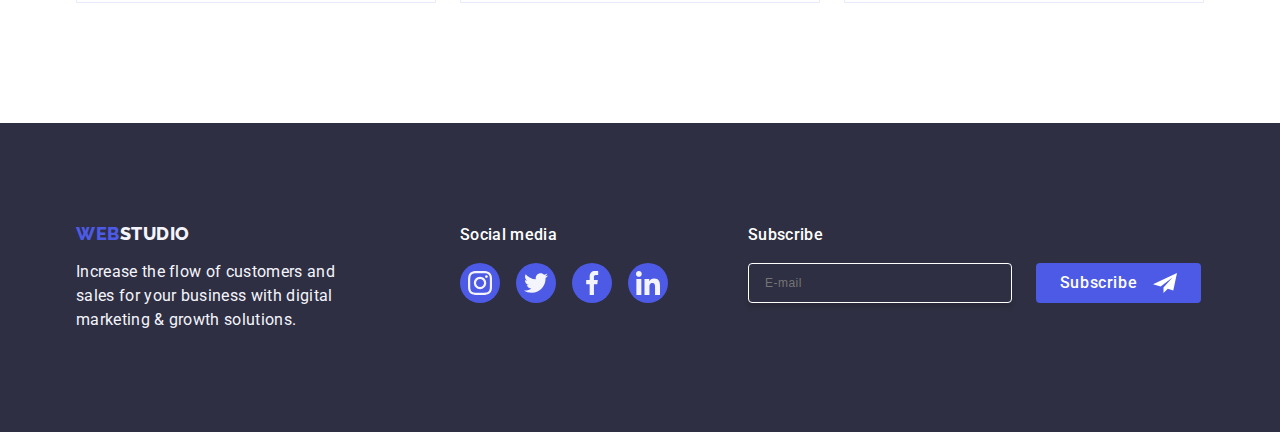
==== commit ffe5aa9b: "cancel one div from modal window" ====
--- a/portfolio.html
+++ b/portfolio.html
@@ -200,7 +200,7 @@
         <p class="mainheader_text_footer">Subscribe</p>
         <form class="form_email_footer">
       <label class="label_email_footer" for="user_email">
-            <input class="input_email_footer" type="email" name="email" id="user_email" placeholder="Email"/>
+            <input class="input_email_footer" type="email" name="email" id="user_email" placeholder="E-mail"/>
       </label>
             <button type="submit" class="button_subscribe">Subscribe
         <svg width="24" height="24" class="svg_style_footer">
--- a/css/styles.css
+++ b/css/styles.css
@@ -680,7 +680,7 @@
     pointer-events: none;
 }
 
-.modal {
+.modal_window {
     position: absolute;
     top: 50%;
     left: 50%;
@@ -691,6 +691,7 @@
     border-radius: 4px; 
     box-shadow: 0px 2px 1px 0px rgba(0, 0, 0, 0.20), 0px 1px 3px 0px rgba(0, 0, 0, 0.12), 0px 1px 1px 0px rgba(0, 0, 0, 0.14);
     transition: transform 250ms cubic-bezier(0.4, 0, 0.2, 1);
+    padding: 72px 24px 24px 24px;
 }
 
 .close-btn {
@@ -718,10 +719,6 @@
 
 .button_close_fill {
     transition: fill 250ms cubic-bezier(0.4, 0, 0.2, 1);
-}
-
-.modal_forms {
-    padding: 72px 24px 24px 24px;
 }
 
 .modal_title {
